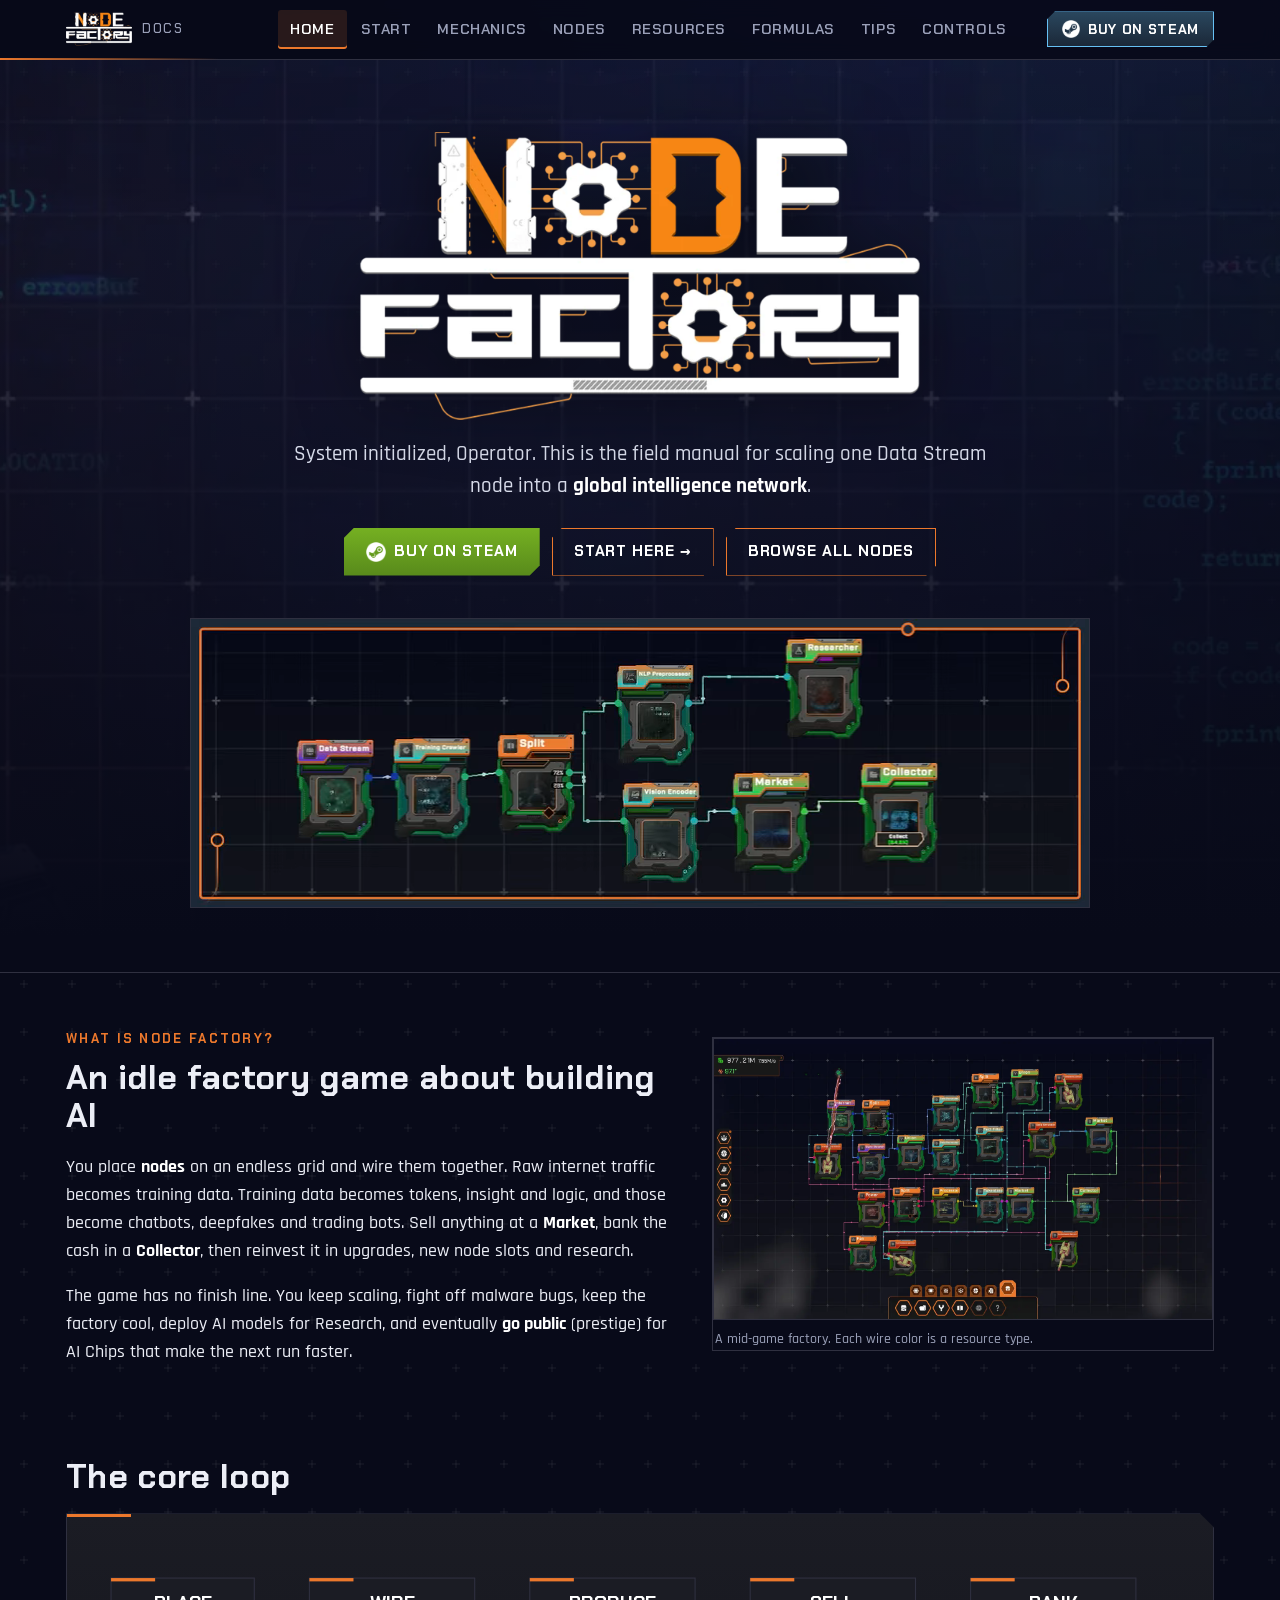
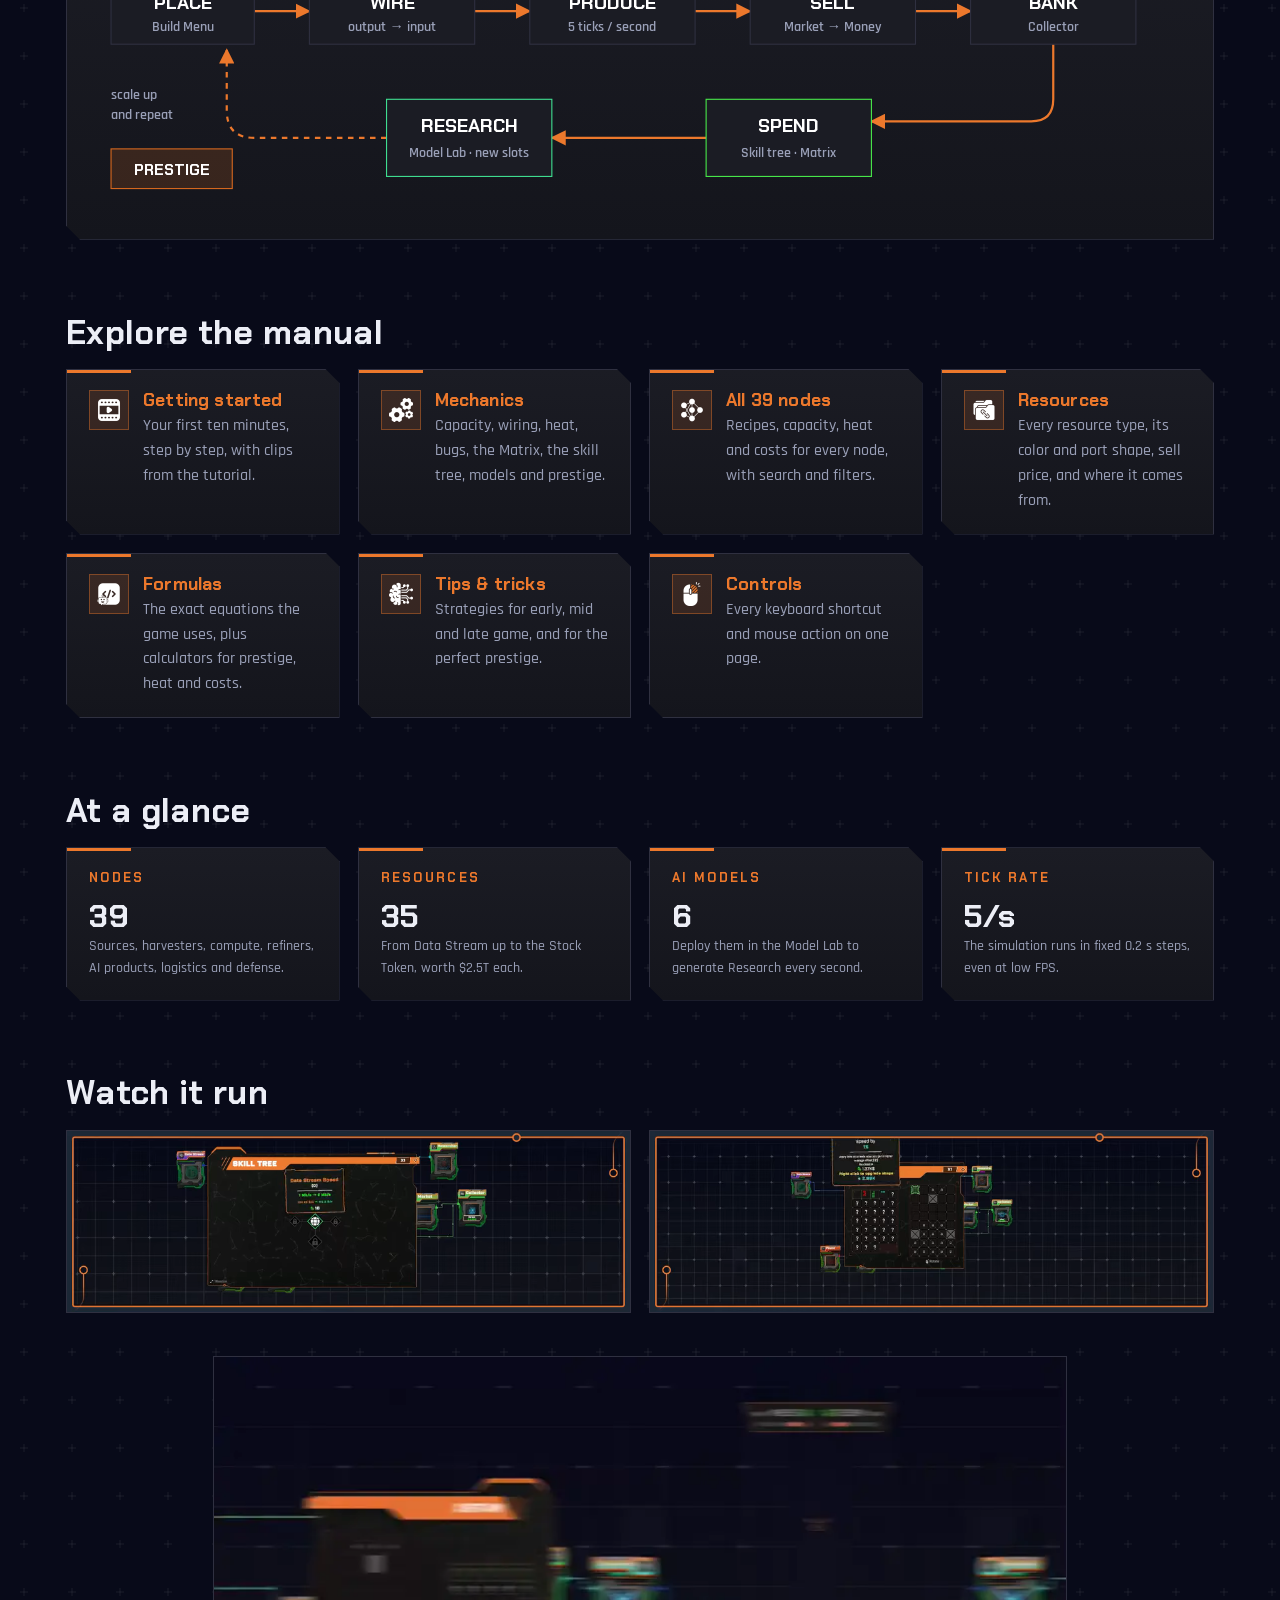
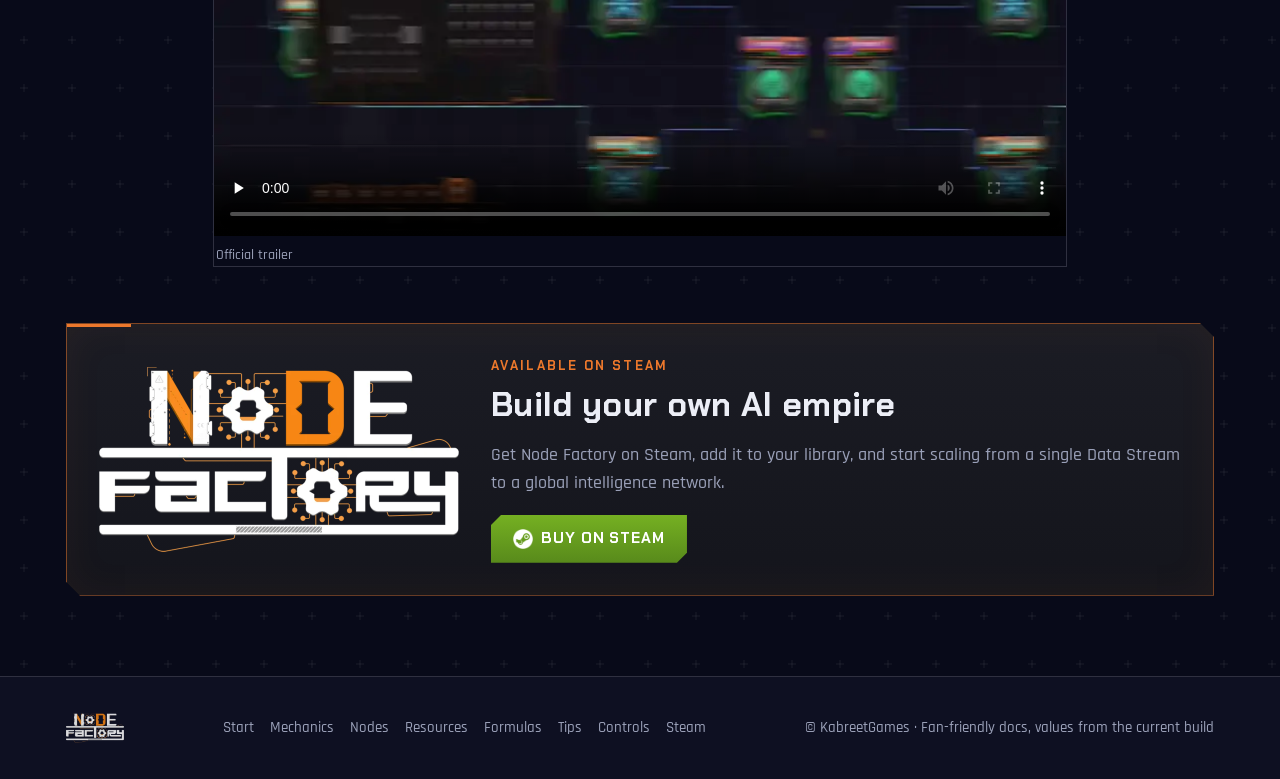
==== index.html @ ffc95b87 "Update docs site (2026-09-27)" ====
<!doctype html>
<html lang="en">
<head>
<meta charset="utf-8">
<meta name="viewport" content="width=device-width,initial-scale=1">
<title>Node Factory Docs — Build the AI pipeline</title>
<meta name="description" content="The official field manual for Node Factory: every node, resource, mechanic, formula, shortcut and strategy for building your AI data empire.">
<meta property="og:title" content="Node Factory Docs">
<meta property="og:description" content="Every node, resource, mechanic, formula and shortcut in Node Factory.">
<meta property="og:image" content="assets/img/og.jpg">
<meta name="theme-color" content="#080a19">
<link rel="icon" href="assets/img/favicon.png">
<link rel="preconnect" href="https://fonts.googleapis.com"><link rel="preconnect" href="https://fonts.gstatic.com" crossorigin>
<link href="https://fonts.googleapis.com/css2?family=Chakra+Petch:wght@500;600;700&family=Rajdhani:wght@500;600;700&display=swap" rel="stylesheet">
<link rel="stylesheet" href="assets/css/site.css">
<link rel="preload" as="image" href="assets/img/hero.webp">
</head>
<body>
<a class="skip" href="#main">Skip to content</a>
<header class="site-header"><div class="nav-wrap">
  <a class="brand" href="index.html"><img src="assets/img/logo-sm.webp" alt="Node Factory" width="66" height="34"><span>Docs</span></a>
  <button class="nav-toggle" aria-expanded="false" aria-controls="nav">Menu</button>
  <nav class="nav" id="nav"><a href="index.html">Home</a><a href="getting-started.html">Start</a><a href="mechanics.html">Mechanics</a><a href="nodes.html">Nodes</a><a href="resources.html">Resources</a><a href="formulas.html">Formulas</a><a href="tips.html">Tips</a><a href="controls.html">Controls</a></nav>
  <a class="steam-btn" href="https://store.steampowered.com/app/4513380/Node_Factory/" target="_blank" rel="noopener"><img src="assets/img/icons/steam.webp" alt="" width="18" height="18"><span>Buy on Steam</span></a>
</div></header>

<main id="main">
  <section class="hero">
    <div class="hero-bg" aria-hidden="true"></div>
    <div class="hero-in">
      <img class="hero-logo" src="assets/img/logo.webp" alt="Node Factory" width="720" height="370">
      <p class="lead">System initialized, Operator. This is the field manual for scaling one Data Stream node into a <b>global intelligence network</b>.</p>
      <div class="cta">
        <a class="btn steam" href="https://store.steampowered.com/app/4513380/Node_Factory/" target="_blank" rel="noopener"><img src="assets/img/icons/steam.webp" alt="" width="20" height="20">Buy on Steam</a>
        <a class="btn ghost" href="getting-started.html">Start here →</a>
        <a class="btn ghost" href="nodes.html">Browse all nodes</a>
      </div>
      <figure class="hero-banner media">
        <video data-loop="banner-1" width="900" height="288" aria-label="Node Factory gameplay loop"></video>
      </figure>
    </div>
  </section>

  <div class="wrap">
    <section class="split" style="margin-top:56px">
      <div>
        <span class="eyebrow">What is Node Factory?</span>
        <h2 style="margin-top:0">An idle factory game about building AI</h2>
        <p>You place <b>nodes</b> on an endless grid and wire them together. Raw internet traffic becomes training data. Training data becomes tokens, insight and logic, and those become chatbots, deepfakes and trading bots. Sell anything at a <b>Market</b>, bank the cash in a <b>Collector</b>, then reinvest it in upgrades, new node slots and research.</p>
        <p>The game has no finish line. You keep scaling, fight off malware bugs, keep the factory cool, deploy AI models for Research, and eventually <b>go public</b> (prestige) for AI Chips that make the next run faster.</p>
      </div>
      <figure class="media"><img class="shot" src="assets/img/shots/factory-mid.webp" alt="A mid-game factory with dozens of wired nodes" width="1600" height="900" loading="lazy"><figcaption>A mid-game factory. Each wire color is a resource type.</figcaption></figure>
    </section>

    <h2>The core loop</h2>
    <div class="panel">
      <svg class="flow" viewBox="0 0 1000 250" role="img" aria-label="Core loop: Place nodes, wire them, produce, sell at Market, bank in Collector, spend on upgrades, deploy models for Research, and prestige for AI Chips.">
        <defs>
          <marker id="ar" viewBox="0 0 10 10" refX="9" refY="5" markerWidth="7" markerHeight="7" orient="auto"><path d="M0 0L10 5L0 10z" fill="#ec782c"/></marker>
        </defs>
        <g stroke="#ec782c" stroke-width="2" fill="none" marker-end="url(#ar)">
          <path d="M150 70H200"/><path d="M350 70H400"/><path d="M550 70H600"/><path d="M750 70H800"/>
          <path d="M875 100V150Q875 170 855 170H710"/>
          <path d="M560 185H420"/>
          <path d="M270 185H150Q125 185 125 160V105" stroke-dasharray="5 5"/>
        </g>
        <g font-size="17">
          <rect x="20" y="40" width="130" height="60" fill="#1b1c24" stroke="#2f3040"/><rect x="20" y="40" width="40" height="3" fill="#ec782c"/>
          <text x="85" y="68" text-anchor="middle">PLACE</text><text class="sub" x="85" y="88" text-anchor="middle" font-size="13">Build Menu</text>
          <rect x="200" y="40" width="150" height="60" fill="#1b1c24" stroke="#2f3040"/><rect x="200" y="40" width="40" height="3" fill="#ec782c"/>
          <text x="275" y="68" text-anchor="middle">WIRE</text><text class="sub" x="275" y="88" text-anchor="middle" font-size="13">output → input</text>
          <rect x="400" y="40" width="150" height="60" fill="#1b1c24" stroke="#2f3040"/><rect x="400" y="40" width="40" height="3" fill="#ec782c"/>
          <text x="475" y="68" text-anchor="middle">PRODUCE</text><text class="sub" x="475" y="88" text-anchor="middle" font-size="13">5 ticks / second</text>
          <rect x="600" y="40" width="150" height="60" fill="#1b1c24" stroke="#2f3040"/><rect x="600" y="40" width="40" height="3" fill="#ec782c"/>
          <text x="675" y="68" text-anchor="middle">SELL</text><text class="sub" x="675" y="88" text-anchor="middle" font-size="13">Market → Money</text>
          <rect x="800" y="40" width="150" height="60" fill="#1b1c24" stroke="#2f3040"/><rect x="800" y="40" width="40" height="3" fill="#ec782c"/>
          <text x="875" y="68" text-anchor="middle">BANK</text><text class="sub" x="875" y="88" text-anchor="middle" font-size="13">Collector</text>
          <rect x="560" y="150" width="150" height="70" fill="#1b1c24" stroke="#48e84a"/>
          <text x="635" y="180" text-anchor="middle" fill="#48e84a">SPEND</text><text class="sub" x="635" y="202" text-anchor="middle" font-size="13">Skill tree · Matrix</text>
          <rect x="270" y="150" width="150" height="70" fill="#1b1c24" stroke="#3fde91"/>
          <text x="345" y="180" text-anchor="middle" fill="#3fde91">RESEARCH</text><text class="sub" x="345" y="202" text-anchor="middle" font-size="13">Model Lab · new slots</text>
          <text class="sub" x="20" y="150" font-size="13">scale up</text>
          <text class="sub" x="20" y="168" font-size="13">and repeat</text>
          <rect x="20" y="195" width="110" height="36" fill="rgba(214,104,31,.18)" stroke="#d6681f"/>
          <text x="75" y="219" text-anchor="middle" font-size="14" fill="#ffae70">PRESTIGE</text>
        </g>
      </svg>
    </div>

    <h2>Explore the manual</h2>
    <div class="grid g3">
      <a class="panel feature" href="getting-started.html"><img src="assets/img/icons/play.webp" alt=""><div><h3>Getting started</h3><p>Your first ten minutes, step by step, with clips from the tutorial.</p></div></a>
      <a class="panel feature" href="mechanics.html"><img src="assets/img/icons/gears.webp" alt=""><div><h3>Mechanics</h3><p>Capacity, wiring, heat, bugs, the Matrix, the skill tree, models and prestige.</p></div></a>
      <a class="panel feature" href="nodes.html"><img src="assets/img/icons/neural.webp" alt=""><div><h3>All 39 nodes</h3><p>Recipes, capacity, heat and costs for every node, with search and filters.</p></div></a>
      <a class="panel feature" href="resources.html"><img src="assets/img/icons/data-storage.webp" alt=""><div><h3>Resources</h3><p>Every resource type, its color and port shape, sell price, and where it comes from.</p></div></a>
      <a class="panel feature" href="formulas.html"><img src="assets/img/icons/code.webp" alt=""><div><h3>Formulas</h3><p>The exact equations the game uses, plus calculators for prestige, heat and costs.</p></div></a>
      <a class="panel feature" href="tips.html"><img src="assets/img/icons/brain.webp" alt=""><div><h3>Tips &amp; tricks</h3><p>Strategies for early, mid and late game, and for the perfect prestige.</p></div></a>
      <a class="panel feature" href="controls.html"><img src="assets/img/icons/left-click.webp" alt=""><div><h3>Controls</h3><p>Every keyboard shortcut and mouse action on one page.</p></div></a>
    </div>

    <h2>At a glance</h2>
    <div class="grid g4">
      <div class="panel"><span class="eyebrow">Nodes</span><h3 style="margin:0;font-size:2rem">39</h3><p class="muted small">Sources, harvesters, compute, refiners, AI products, logistics and defense.</p></div>
      <div class="panel"><span class="eyebrow">Resources</span><h3 style="margin:0;font-size:2rem">35</h3><p class="muted small">From Data Stream up to the Stock Token, worth $2.5T each.</p></div>
      <div class="panel"><span class="eyebrow">AI Models</span><h3 style="margin:0;font-size:2rem">6</h3><p class="muted small">Deploy them in the Model Lab to generate Research every second.</p></div>
      <div class="panel"><span class="eyebrow">Tick rate</span><h3 style="margin:0;font-size:2rem">5/s</h3><p class="muted small">The simulation runs in fixed 0.2 s steps, even at low FPS.</p></div>
    </div>

    <h2>Watch it run</h2>
    <div class="grid g2">
      <figure class="media"><video data-loop="banner-3" width="900" height="288" aria-label="Gameplay clip"></video></figure>
      <figure class="media"><video data-loop="banner-4" width="900" height="288" aria-label="Gameplay clip"></video></figure>
    </div>
    <figure class="media" style="max-width:854px;margin:18px auto 0">
      <video src="assets/media/trailer.mp4" poster="assets/media/trailer.webp" controls preload="none" width="854" height="480" aria-label="Node Factory trailer"></video>
      <figcaption>Official trailer</figcaption>
    </figure>

    <section class="panel glow steam-cta">
      <img src="assets/img/logo.webp" alt="Node Factory" width="360" height="185" loading="lazy">
      <div>
        <span class="eyebrow">Available on Steam</span>
        <h2>Build your own AI empire</h2>
        <p class="muted">Get Node Factory on Steam, add it to your library, and start scaling from a single Data Stream to a global intelligence network.</p>
        <a class="btn steam" href="https://store.steampowered.com/app/4513380/Node_Factory/" target="_blank" rel="noopener"><img src="assets/img/icons/steam.webp" alt="" width="20" height="20">Buy on Steam</a>
      </div>
    </section>
  </div>
</main>

<footer class="site-footer"><div class="wrap">
  <img src="assets/img/logo-sm.webp" alt="Node Factory" width="58" height="30">
  <nav><a href="getting-started.html">Start</a><a href="mechanics.html">Mechanics</a><a href="nodes.html">Nodes</a><a href="resources.html">Resources</a><a href="formulas.html">Formulas</a><a href="tips.html">Tips</a><a href="controls.html">Controls</a><a href="https://store.steampowered.com/app/4513380/Node_Factory/" target="_blank" rel="noopener">Steam</a></nav>
  <span>© KabreetGames · Fan-friendly docs, values from the current build</span>
</div></footer>
<a class="to-top" href="#main" aria-label="Back to top">↑</a>
<script src="assets/js/site.js" defer></script>
</body>
</html>
---- assets/css/site.css ----
/* Node Factory docs — visual identity taken from the game UI:
   deep navy canvas with "+" grid, dark cut-corner panels, brand orange header tabs,
   green circuit frames around node screens, resource colors from ResourceColorSettings. */
:root {
  --bg: #080a19;
  --bg-2: #0e1022;
  --panel: #14151c;
  --panel-2: #1b1c24;
  --panel-3: #25262e;
  --line: #2f3040;
  --text: #eceef6;
  --muted: #9aa0b8;
  --faint: #626883;
  --orange: #ec782c;
  --orange-2: #c15e1f;
  --orange-soft: rgba(236, 120, 44, .14);
  --green: #27ca81;
  --money: #48e84a;
  --research: #3fde91;
  --red: #cf2626;
  --cyan: #54f8ff;
  --yellow: #ffdc5e;
  --radius: 4px;
  --cut: 14px;
  --maxw: 1180px;
  --font-head: "Chakra Petch", "Segoe UI", sans-serif;
  --font-body: "Rajdhani", "Segoe UI", sans-serif;
  --font-mono: ui-monospace, "Cascadia Code", Consolas, monospace;
  color-scheme: dark;
}

* { box-sizing: border-box; }
html { scroll-behavior: smooth; scroll-padding-top: 84px; }
body {
  margin: 0;
  color: var(--text);
  font: 500 18px/1.55 var(--font-body);
  background-color: var(--bg);
  background-image:
    radial-gradient(1200px 600px at 80% -10%, rgba(60, 70, 190, .22), transparent 60%),
    radial-gradient(900px 500px at -10% 30%, rgba(236, 120, 44, .07), transparent 60%),
    url("data:image/svg+xml,%3Csvg xmlns='http://www.w3.org/2000/svg' width='48' height='48'%3E%3Cpath d='M24 20v8M20 24h8' stroke='%23ffffff' stroke-opacity='.07' stroke-width='1'/%3E%3C/svg%3E");
  background-attachment: fixed, fixed, scroll;
  -webkit-font-smoothing: antialiased;
}
img, video { max-width: 100%; display: block; }
a { color: var(--orange); text-decoration: none; }
a:hover { color: #ff9a55; text-decoration: underline; }
h1, h2, h3, h4 { font-family: var(--font-head); line-height: 1.15; margin: 0 0 .5em; letter-spacing: .01em; }
h1 { font-size: clamp(2rem, 4.6vw, 3.2rem); }
h2 { font-size: clamp(1.5rem, 3vw, 2.1rem); margin-top: 2.2em; }
h3 { font-size: 1.25rem; margin-top: 1.6em; }
h2 .tag, h3 .tag { color: var(--orange); }
p { margin: 0 0 1em; }
strong, b { color: #fff; font-weight: 700; }
code, kbd { font-family: var(--font-mono); font-size: .86em; }
code { background: var(--panel-3); padding: .1em .4em; border-radius: 3px; color: #ffd2b3; }
hr { border: 0; border-top: 1px solid var(--line); margin: 2.5em 0; }
.muted { color: var(--muted); }
.small { font-size: .9rem; }
.center { text-align: center; }
.hl { color: var(--orange); font-weight: 700; }
.money { color: var(--money); font-weight: 700; }
.research { color: var(--research); font-weight: 700; }

.skip { position: absolute; left: -999px; top: 0; background: var(--orange); color: #000; padding: 8px 12px; z-index: 100; }
.skip:focus { left: 8px; }

/* ---------------------------------------------------------------- header */
.site-header {
  position: sticky; top: 0; z-index: 50;
  background: rgba(8, 10, 25, .86);
  backdrop-filter: blur(10px);
  border-bottom: 1px solid var(--line);
}
.site-header::after { /* orange accent bar like window headers */
  content: ""; position: absolute; left: 0; bottom: -1px; width: 220px; height: 2px;
  background: linear-gradient(90deg, var(--orange), transparent);
}
.nav-wrap { max-width: var(--maxw); margin: 0 auto; padding: 10px 16px; display: flex; align-items: center; gap: 18px; }
.brand { display: flex; align-items: center; gap: 10px; color: #fff; font-family: var(--font-head); font-weight: 700; }
.brand:hover { text-decoration: none; color: #fff; }
.brand img { height: 34px; width: auto; }
.brand span { font-size: .8rem; color: var(--muted); font-weight: 500; letter-spacing: .12em; text-transform: uppercase; }
.nav { display: flex; gap: 2px; margin-left: auto; flex-wrap: wrap; }
.nav a {
  color: var(--muted); font-family: var(--font-head); font-weight: 600; font-size: .92rem;
  padding: 8px 12px; border-radius: 3px; text-transform: uppercase; letter-spacing: .04em;
}
.nav a:hover { color: #fff; background: var(--panel-2); text-decoration: none; }
.nav a[aria-current="page"] { color: #fff; background: var(--orange-soft); box-shadow: inset 0 -2px 0 var(--orange); }
.nav-toggle { display: none; margin-left: auto; background: none; border: 1px solid var(--line); color: #fff; padding: 6px 10px; border-radius: 3px; font: inherit; cursor: pointer; }
@media (max-width: 920px) {
  .nav-toggle { display: block; }
  .nav { display: none; position: absolute; top: 100%; left: 0; right: 0; flex-direction: column; background: var(--bg-2); border-bottom: 1px solid var(--line); padding: 8px 16px 16px; }
  .nav.open { display: flex; }
  .nav a { padding: 12px; }
}

/* ---------------------------------------------------------------- layout */
.wrap { max-width: var(--maxw); margin: 0 auto; padding: 0 16px; }
main { padding-bottom: 80px; }
.page-head { padding: 56px 0 18px; border-bottom: 1px solid var(--line); margin-bottom: 28px; }
.page-head p { color: var(--muted); max-width: 760px; font-size: 1.12rem; }
.eyebrow { font-family: var(--font-head); color: var(--orange); text-transform: uppercase; letter-spacing: .18em; font-size: .8rem; font-weight: 700; margin-bottom: 10px; display: block; }

.with-toc { display: grid; grid-template-columns: 220px minmax(0, 1fr); gap: 40px; align-items: start; }
.toc { position: sticky; top: 90px; font-size: .95rem; border-left: 1px solid var(--line); padding-left: 14px; max-height: calc(100vh - 110px); overflow: auto; }
.toc strong { font-family: var(--font-head); text-transform: uppercase; letter-spacing: .1em; font-size: .75rem; color: var(--faint); display: block; margin-bottom: 8px; }
.toc a { display: block; color: var(--muted); padding: 3px 0; }
.toc a:hover, .toc a.active { color: var(--orange); text-decoration: none; }
@media (max-width: 920px) { .with-toc { grid-template-columns: minmax(0, 1fr); } .toc { display: none; } }
@media (max-width: 520px) { td.keys { white-space: normal; } th, td { padding: 8px 10px; } .panel { padding: 16px; } .stats { grid-template-columns: repeat(2, 1fr); } }

.grid { display: grid; gap: 18px; }
.g2 { grid-template-columns: repeat(auto-fit, minmax(300px, 1fr)); }
.g3 { grid-template-columns: repeat(auto-fit, minmax(250px, 1fr)); }
.g4 { grid-template-columns: repeat(auto-fit, minmax(200px, 1fr)); }
.split { display: grid; grid-template-columns: 1.1fr .9fr; gap: 32px; align-items: center; }
.split.rev { grid-template-columns: .9fr 1.1fr; }
@media (max-width: 820px) { .split, .split.rev { grid-template-columns: 1fr; } }

/* ---------------------------------------------------------------- panel (cut corners, orange tab) */
.panel {
  position: relative;
  background: linear-gradient(180deg, var(--panel-2), var(--panel));
  border: 1px solid var(--line);
  padding: 20px 22px;
  clip-path: polygon(0 0, calc(100% - var(--cut)) 0, 100% var(--cut), 100% 100%, var(--cut) 100%, 0 calc(100% - var(--cut)));
}
.panel::before { /* orange header tab */
  content: ""; position: absolute; top: 0; left: 0; width: 64px; height: 3px; background: var(--orange);
}
.panel::after { /* diagonal edge on the cut corner */
  content: ""; position: absolute; top: 0; right: 0; width: calc(var(--cut) * 1.414); height: 1px;
  background: var(--line); transform-origin: right top; transform: rotate(45deg) translateX(0);
}
.panel > :last-child { margin-bottom: 0; }
.panel h3:first-child, .panel h4:first-child { margin-top: 0; }
.panel.glow { border-color: rgba(236, 120, 44, .5); box-shadow: inset 0 0 40px rgba(236, 120, 44, .06); }

.callout { border-left: 3px solid var(--orange); background: var(--orange-soft); padding: 12px 16px; margin: 1.2em 0; border-radius: 0 var(--radius) var(--radius) 0; }
.callout.tip { border-color: var(--green); background: rgba(39, 202, 129, .1); }
.callout.warn { border-color: var(--red); background: rgba(207, 38, 38, .12); }
.callout > :last-child { margin-bottom: 0; }
.callout b:first-child { font-family: var(--font-head); text-transform: uppercase; letter-spacing: .06em; font-size: .85rem; }

/* ---------------------------------------------------------------- buttons */
.btn {
  display: inline-flex; align-items: center; gap: 8px;
  font-family: var(--font-head); font-weight: 700; text-transform: uppercase; letter-spacing: .06em; font-size: .95rem;
  padding: 12px 22px; color: #0b0b12; background: var(--orange); border: 0; cursor: pointer;
  clip-path: polygon(10px 0, 100% 0, 100% calc(100% - 10px), calc(100% - 10px) 100%, 0 100%, 0 10px);
}
.btn:hover { background: #ff8d42; color: #000; text-decoration: none; }
.btn.ghost { background: transparent; color: #fff; box-shadow: inset 0 0 0 1px var(--orange); }
.btn.ghost:hover { background: var(--orange-soft); color: #fff; }

/* ---------------------------------------------------------------- hero */
.hero { position: relative; overflow: hidden; border-bottom: 1px solid var(--line); }
.hero-bg { position: absolute; inset: 0; background: url("../img/hero.webp") center/cover no-repeat; opacity: .55; }
.hero::after { content: ""; position: absolute; inset: 0; background: linear-gradient(180deg, rgba(8,10,25,.2), var(--bg) 96%); }
.hero-in { position: relative; z-index: 1; padding: 72px 16px 64px; max-width: var(--maxw); margin: 0 auto; text-align: center; }
.hero-logo { width: min(560px, 90%); height: auto; margin: 0 auto 18px; filter: drop-shadow(0 8px 30px rgba(0,0,0,.6)); }
.hero p.lead { font-size: 1.3rem; max-width: 720px; margin: 0 auto 26px; color: #d7dbea; }
.hero .cta { display: flex; gap: 12px; justify-content: center; flex-wrap: wrap; }
.hero-banner { margin: 42px auto 0; max-width: 900px; border: 1px solid var(--line); }

/* ---------------------------------------------------------------- media */
.media { position: relative; background: #000; border: 1px solid var(--line); }
.media video, .media img { width: 100%; height: auto; }
.media figcaption, figure figcaption { font-size: .9rem; color: var(--muted); padding: 8px 2px 0; background: var(--bg); }
figure { margin: 0 0 1.4em; }
.clip { aspect-ratio: 1 / 1; object-fit: cover; }
.shot { border: 1px solid var(--line); }
.video-grid { display: grid; grid-template-columns: repeat(auto-fill, minmax(220px, 1fr)); gap: 16px; }

/* ---------------------------------------------------------------- key caps */
kbd {
  display: inline-block; min-width: 1.9em; text-align: center;
  padding: 2px 8px; margin: 0 1px;
  font: 700 .82rem/1.5 var(--font-head); color: #fff; text-transform: uppercase;
  background: linear-gradient(180deg, #2d2e38, #1c1d25);
  border: 1px solid #454657; border-bottom-width: 3px; border-radius: 4px;
}
kbd.mouse { border-color: var(--orange-2); color: var(--orange); }
.plus { color: var(--faint); margin: 0 2px; }

/* ---------------------------------------------------------------- tables */
.table-wrap { overflow-x: auto; border: 1px solid var(--line); background: var(--panel); margin: 1em 0 1.6em; }
table { width: 100%; border-collapse: collapse; font-size: .98rem; }
th, td { padding: 9px 14px; text-align: left; border-bottom: 1px solid var(--line); vertical-align: top; }
th { font-family: var(--font-head); font-size: .78rem; text-transform: uppercase; letter-spacing: .08em; color: var(--muted); background: var(--panel-2); position: sticky; top: 0; white-space: nowrap; }
th[data-sort] { cursor: pointer; }
th[data-sort]:hover { color: #fff; }
th[aria-sort="ascending"]::after { content: " ▲"; color: var(--orange); }
th[aria-sort="descending"]::after { content: " ▼"; color: var(--orange); }
tr:last-child td { border-bottom: 0; }
tbody tr:hover { background: rgba(255,255,255,.025); }
td.num, th.num { text-align: right; font-variant-numeric: tabular-nums; white-space: nowrap; }
td.keys { white-space: nowrap; }

/* ---------------------------------------------------------------- resource chips */
.chip {
  display: inline-flex; align-items: center; gap: 6px;
  padding: 2px 9px 2px 5px; margin: 2px 2px;
  border-radius: 999px; font-weight: 600; font-size: .9rem; white-space: nowrap;
  background: color-mix(in srgb, var(--c, #888) 16%, transparent);
  border: 1px solid color-mix(in srgb, var(--c, #888) 55%, transparent);
  color: #fff;
}
.chip .amt { font-family: var(--font-head); color: var(--c); filter: brightness(1.35); }
.dot { width: 12px; height: 12px; flex: none; background: var(--c, #888); box-shadow: 0 0 8px var(--c); }
.dot.circle { border-radius: 50%; }
.dot.square { border-radius: 2px; }
.dot.rotate { border-radius: 2px; transform: rotate(45deg) scale(.85); }
.dot.triangle { clip-path: polygon(50% 0, 100% 100%, 0 100%); box-shadow: none; }
.dot.octa { clip-path: polygon(30% 0, 70% 0, 100% 30%, 100% 70%, 70% 100%, 30% 100%, 0 70%, 0 30%); box-shadow: none; }
.swatch { width: 22px; height: 22px; }

/* ---------------------------------------------------------------- node cards (styled like in-game nodes) */
.toolbar { display: flex; flex-wrap: wrap; gap: 10px; align-items: center; margin-bottom: 20px; }
.search {
  flex: 1 1 240px; background: var(--panel); border: 1px solid var(--line); color: #fff;
  padding: 10px 14px; font: 600 1rem var(--font-body); border-radius: 3px;
}
.search:focus { outline: none; border-color: var(--orange); }
.filters { display: flex; flex-wrap: wrap; gap: 6px; }
.filter {
  background: var(--panel); color: var(--muted); border: 1px solid var(--line); padding: 7px 12px; cursor: pointer;
  font: 700 .82rem var(--font-head); text-transform: uppercase; letter-spacing: .05em; border-radius: 3px;
}
.filter:hover { color: #fff; }
.filter[aria-pressed="true"] { background: var(--orange); color: #000; border-color: var(--orange); }

.nodes { display: grid; grid-template-columns: repeat(auto-fill, minmax(290px, 1fr)); gap: 20px; }
.node { background: var(--panel); border: 1px solid var(--line); display: flex; flex-direction: column; scroll-margin-top: 90px; }
.node:target { outline: 2px solid var(--orange); }
.node-head {
  display: flex; align-items: center; gap: 8px;
  background: linear-gradient(180deg, #f08a44, var(--orange) 55%, var(--orange-2));
  color: #1a0d04; padding: 6px 12px; font: 700 1rem var(--font-head);
  clip-path: polygon(0 0, calc(100% - 12px) 0, 100% 100%, 0 100%);
  margin-right: 28%;
}
.node-head .cat { margin-left: auto; font-size: .66rem; letter-spacing: .1em; text-transform: uppercase; opacity: .75; }
.node-body { padding: 14px; display: flex; flex-direction: column; gap: 12px; flex: 1; }
.node-top { display: flex; gap: 14px; align-items: flex-start; }
.screen {
  flex: none; width: 76px; height: 76px; display: grid; place-items: center;
  background: radial-gradient(circle at 50% 40%, #16304a, #070c18 75%);
  border: 2px solid #1f7a4a; box-shadow: 0 0 0 3px #0c2217, 0 0 16px rgba(39, 202, 129, .25), inset 0 0 18px rgba(84, 248, 255, .18);
  border-radius: 6px;
}
.screen img { width: 46px; height: 46px; filter: drop-shadow(0 0 6px rgba(84, 248, 255, .55)); }
.node-desc { font-size: .98rem; color: #cfd3e3; margin: 0; }
.recipe { display: flex; flex-wrap: wrap; align-items: center; gap: 4px; padding: 10px; background: #0c0d14; border: 1px solid var(--line); }
.recipe .arrow { color: var(--orange); font-weight: 700; margin: 0 4px; }
.recipe .none { color: var(--faint); font-size: .9rem; }
.stats { display: grid; grid-template-columns: repeat(3, 1fr); gap: 6px; }
.stat { background: var(--panel-2); padding: 6px 8px; border: 1px solid var(--line); }
.stat b { display: block; font: 700 1rem var(--font-head); }
.stat span { font-size: .72rem; text-transform: uppercase; letter-spacing: .08em; color: var(--muted); }
.node details { border-top: 1px dashed var(--line); padding-top: 8px; font-size: .95rem; }
.node summary { cursor: pointer; color: var(--orange); font-family: var(--font-head); font-size: .85rem; text-transform: uppercase; letter-spacing: .06em; }
.node details dl { display: grid; grid-template-columns: auto 1fr; gap: 4px 12px; margin: 8px 0 0; }
.node dt { color: var(--muted); }
.node dd { margin: 0; text-align: right; font-variant-numeric: tabular-nums; }
.heat-cold { color: var(--cyan); } .heat-ok { color: #54ff5e; } .heat-warm { color: var(--yellow); } .heat-hot { color: #ff463c; }

/* ---------------------------------------------------------------- flow diagram */
.flow { width: 100%; height: auto; }
.flow text { font-family: var(--font-head); font-weight: 700; fill: #fff; }
.flow .sub { font-family: var(--font-body); font-weight: 600; fill: var(--muted); }

/* ---------------------------------------------------------------- formulas & calculators */
.eq { background: #0c0d14; border: 1px solid var(--line); border-left: 3px solid var(--orange); padding: 14px 18px; margin: 12px 0 16px; overflow-x: auto; }
.eq .katex-display { margin: .3em 0; }
.eq-note { font-size: .92rem; color: var(--muted); margin-top: -6px; }
.src { font-family: var(--font-mono); font-size: .75rem; color: var(--faint); }
.calc { display: grid; gap: 12px; }
.calc label { display: grid; gap: 4px; font-size: .9rem; color: var(--muted); font-weight: 600; }
.calc input, .calc select {
  background: #0c0d14; border: 1px solid var(--line); color: #fff; padding: 9px 12px; font: 700 1rem var(--font-head); border-radius: 3px; width: 100%;
}
.calc input:focus, .calc select:focus { outline: none; border-color: var(--orange); }
.calc .row { display: grid; grid-template-columns: repeat(auto-fit, minmax(140px, 1fr)); gap: 10px; }
.result { background: var(--orange-soft); border: 1px solid rgba(236, 120, 44, .45); padding: 12px 14px; font-family: var(--font-head); }
.result big { display: block; font-size: 1.6rem; color: #fff; }
.result small { color: var(--muted); font-family: var(--font-body); }

/* ---------------------------------------------------------------- heat bar */
.heatbar { display: flex; height: 34px; border: 1px solid var(--line); margin: 12px 0 4px; font: 700 .72rem var(--font-head); }
.heatbar div { display: grid; place-items: center; color: #000; text-align: center; line-height: 1.1; padding: 0 2px; }
.heatlabels { display: flex; justify-content: space-between; font-size: .8rem; color: var(--muted); }

/* ---------------------------------------------------------------- steps & tips */
.steps { counter-reset: s; display: grid; gap: 22px; }
.step { display: grid; grid-template-columns: 260px 1fr; gap: 22px; align-items: center; }
.step h3 { margin-top: 0; }
.step h3::before { counter-increment: s; content: counter(s, decimal-leading-zero); color: var(--orange); margin-right: 10px; font-size: 1rem; vertical-align: middle; }
@media (max-width: 720px) { .step { grid-template-columns: 1fr; } }
.tip-card h3 { display: flex; align-items: center; gap: 10px; font-size: 1.1rem; margin-top: 0; }
.tip-card h3 img { width: 26px; height: 26px; }
.badge { display: inline-block; font: 700 .7rem var(--font-head); padding: 2px 8px; text-transform: uppercase; letter-spacing: .08em; background: var(--panel-3); color: var(--muted); border-radius: 2px; }
.badge.early { background: rgba(39, 202, 129, .18); color: var(--green); }
.badge.mid { background: rgba(255, 220, 94, .14); color: var(--yellow); }
.badge.late { background: rgba(207, 38, 38, .2); color: #ff7a7a; }
.badge.prestige { background: rgba(214, 104, 31, .22); color: #ffae70; }

.feature { display: flex; gap: 14px; align-items: flex-start; }
.feature img { width: 40px; height: 40px; flex: none; padding: 7px; background: var(--orange-soft); border: 1px solid rgba(236,120,44,.4); }
.feature h3 { margin: 0 0 4px; font-size: 1.1rem; }
.feature p { margin: 0; color: var(--muted); font-size: 1rem; }
.feature a { color: inherit; }

/* ---------------------------------------------------------------- footer */
.site-footer { border-top: 1px solid var(--line); background: var(--bg-2); padding: 36px 0; color: var(--muted); font-size: .95rem; }
.site-footer .wrap { display: flex; flex-wrap: wrap; gap: 24px; align-items: center; justify-content: space-between; }
.site-footer img { height: 30px; width: auto; opacity: .85; }
.site-footer a { color: var(--muted); }
.site-footer a:hover { color: var(--orange); }
.site-footer nav { display: flex; gap: 16px; flex-wrap: wrap; }

.to-top { position: fixed; right: 16px; bottom: 16px; width: 42px; height: 42px; display: grid; place-items: center; background: var(--orange); color: #000; font-weight: 700; opacity: 0; pointer-events: none; transition: opacity .2s; clip-path: polygon(8px 0, 100% 0, 100% calc(100% - 8px), calc(100% - 8px) 100%, 0 100%, 0 8px); }
.to-top.show { opacity: 1; pointer-events: auto; }
.to-top:hover { text-decoration: none; color: #000; }

@media (prefers-reduced-motion: reduce) { html { scroll-behavior: auto; } }
@media print { .site-header, .site-footer, .toc, .to-top { display: none; } body { background: #fff; color: #000; } }

/* ---------------------------------------------------------------- Steam buy buttons */
.steam-btn {
  display: inline-flex; align-items: center; gap: 8px; flex: none; margin-left: 10px;
  padding: 8px 14px; color: #fff; font: 700 .85rem var(--font-head); text-transform: uppercase; letter-spacing: .05em;
  background: linear-gradient(180deg, #2a475e, #1b2838); border: 1px solid #66c0f4;
  clip-path: polygon(8px 0, 100% 0, 100% calc(100% - 8px), calc(100% - 8px) 100%, 0 100%, 0 8px);
}
.steam-btn:hover { color: #fff; text-decoration: none; background: linear-gradient(180deg, #3d6c8d, #2a475e); }
.steam-btn img { width: 18px; height: 18px; }
@media (max-width: 920px) { .steam-btn { margin-left: 8px; } }
@media (max-width: 420px) { .steam-btn span { display: none; } .steam-btn { padding: 8px 10px; } }
.btn.steam { background: linear-gradient(180deg, #75b022, #588a1b); color: #fff; }
.btn.steam:hover { background: linear-gradient(180deg, #8ed12a, #6aa51f); color: #fff; }
.btn.steam img { width: 20px; height: 20px; }
.steam-cta { display: grid; grid-template-columns: 360px 1fr; gap: 32px; align-items: center; margin-top: 56px; padding: 32px; }
.steam-cta h2 { margin-top: 0; }
@media (max-width: 760px) { .steam-cta { grid-template-columns: 1fr; text-align: center; } .steam-cta img { margin: 0 auto; max-width: 280px; } }
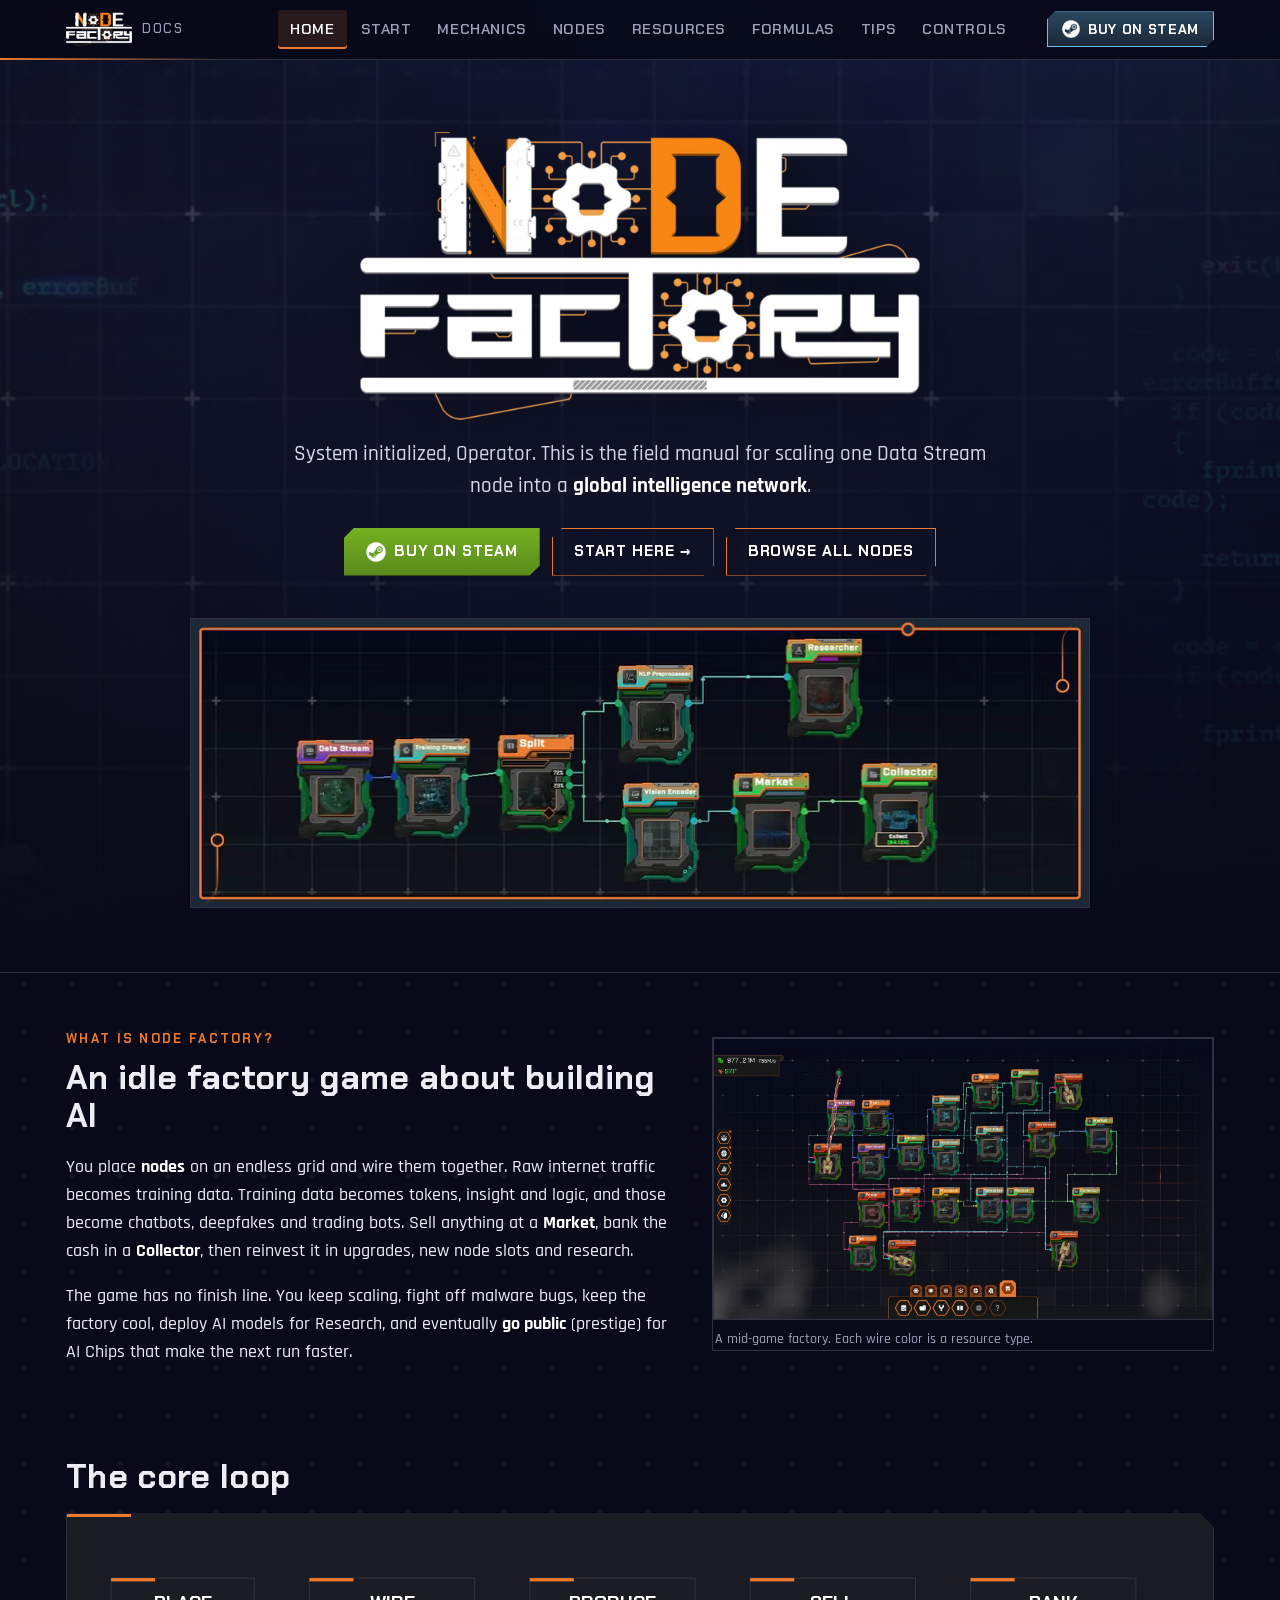
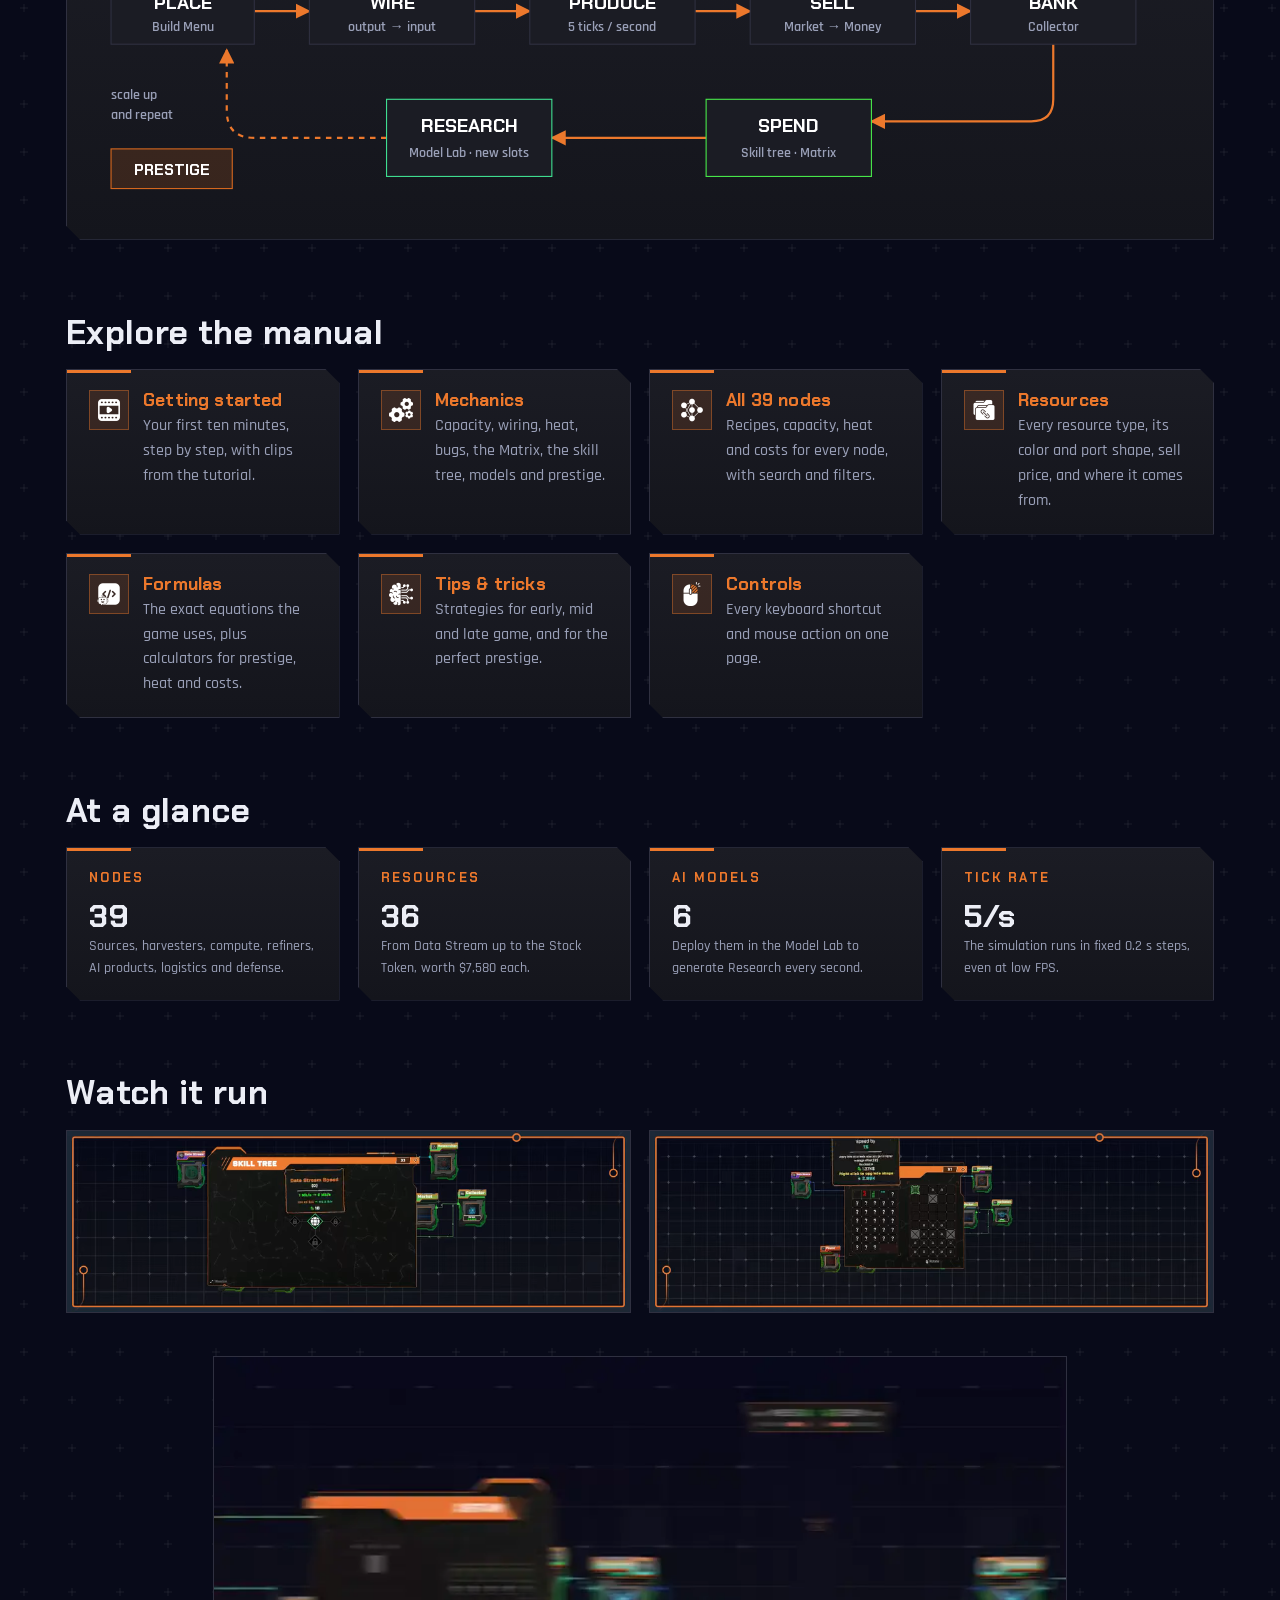
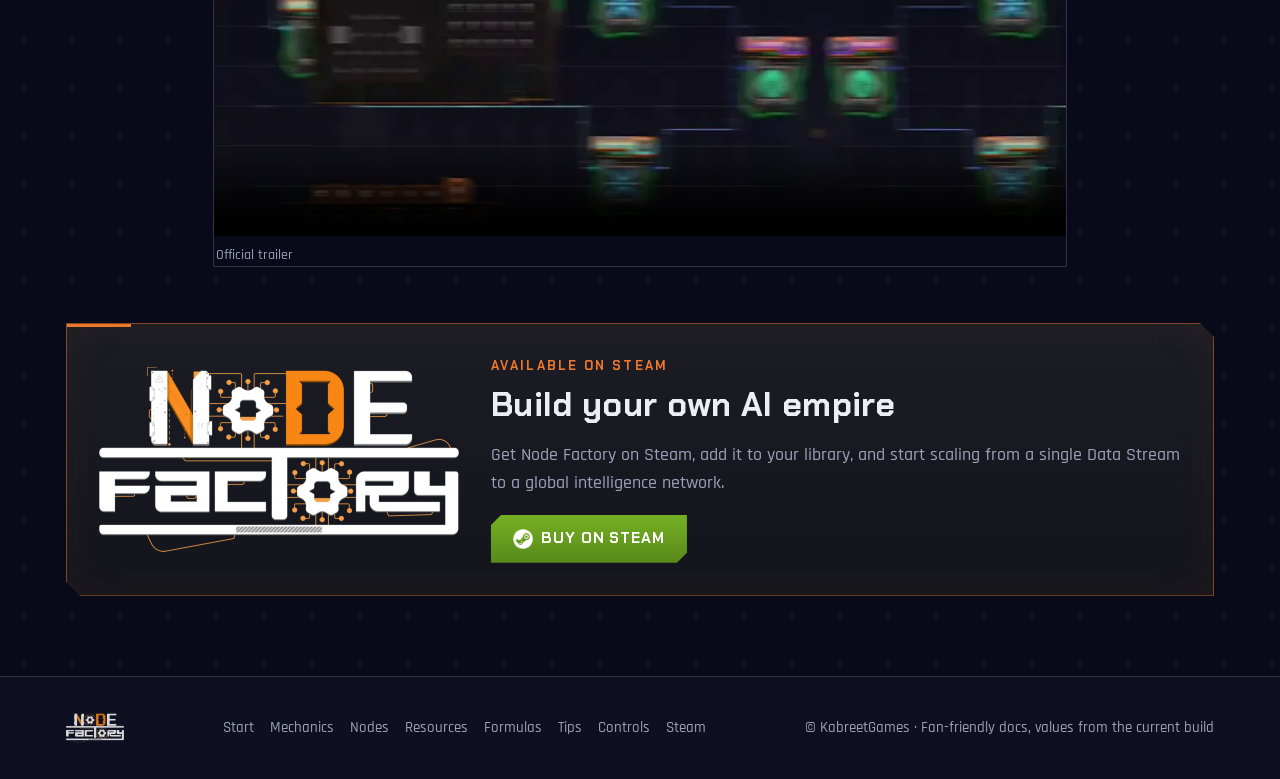
==== commit db0880a9: "Update docs site (2026-10-11)" ====
--- a/index.html
+++ b/index.html
@@ -101,7 +101,7 @@
     <h2>At a glance</h2>
     <div class="grid g4">
       <div class="panel"><span class="eyebrow">Nodes</span><h3 style="margin:0;font-size:2rem">39</h3><p class="muted small">Sources, harvesters, compute, refiners, AI products, logistics and defense.</p></div>
-      <div class="panel"><span class="eyebrow">Resources</span><h3 style="margin:0;font-size:2rem">35</h3><p class="muted small">From Data Stream up to the Stock Token, worth $2.5T each.</p></div>
+      <div class="panel"><span class="eyebrow">Resources</span><h3 style="margin:0;font-size:2rem">36</h3><p class="muted small">From Data Stream up to the Stock Token, worth $7,580 each.</p></div>
       <div class="panel"><span class="eyebrow">AI Models</span><h3 style="margin:0;font-size:2rem">6</h3><p class="muted small">Deploy them in the Model Lab to generate Research every second.</p></div>
       <div class="panel"><span class="eyebrow">Tick rate</span><h3 style="margin:0;font-size:2rem">5/s</h3><p class="muted small">The simulation runs in fixed 0.2 s steps, even at low FPS.</p></div>
     </div>
--- a/assets/css/site.css
+++ b/assets/css/site.css
@@ -235,6 +235,7 @@
 
 .nodes { display: grid; grid-template-columns: repeat(auto-fill, minmax(290px, 1fr)); gap: 20px; }
 .node { background: var(--panel); border: 1px solid var(--line); display: flex; flex-direction: column; scroll-margin-top: 90px; }
+.node[hidden] { display: none; } /* display:flex above would otherwise override the hidden attribute */
 .node:target { outline: 2px solid var(--orange); }
 .node-head {
   display: flex; align-items: center; gap: 8px;
